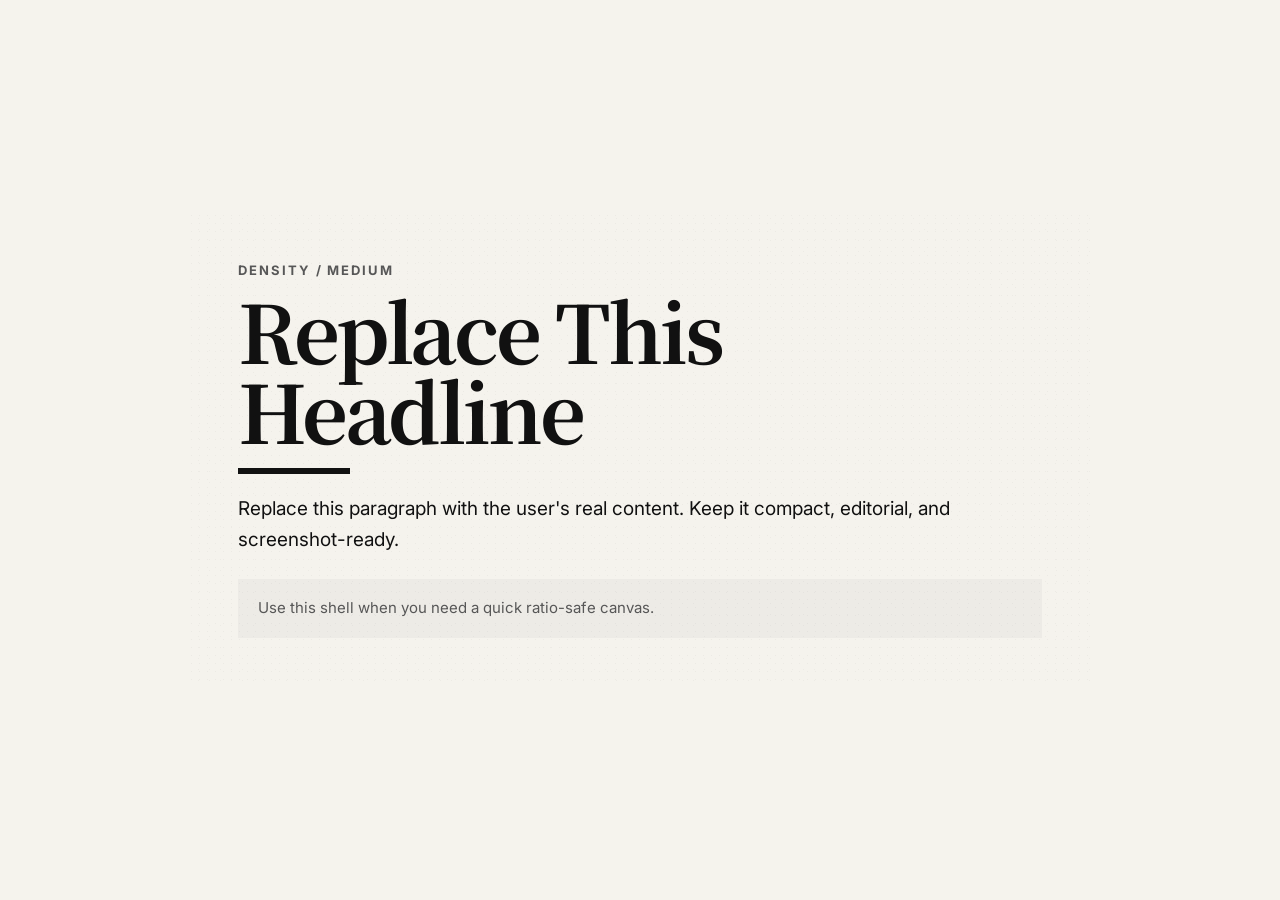
==== skills/editorial-card-screenshot/assets/card-template.html @ 9fcf23f6 "Initial commit" ====
<!doctype html>
<html lang="zh-CN">
  <head>
    <meta charset="UTF-8" />
    <meta name="viewport" content="width=device-width, initial-scale=1.0" />
    <title>Editorial Card Template</title>
    <link
      href="https://fonts.googleapis.com/css2?family=Noto+Serif+SC:wght@700;900&family=Noto+Sans+SC:wght@400;500;700&family=Oswald:wght@500;700&family=Inter:wght@400;600;700&display=swap"
      rel="stylesheet"
    />
    <style>
      :root {
        --paper: #f5f3ed;
        --ink: #111111;
        --muted: #575757;
        --accent: #111111;
        --tint: rgba(0, 0, 0, 0.03);
      }

      * {
        box-sizing: border-box;
      }

      html,
      body {
        margin: 0;
        min-height: 100%;
        background: var(--paper);
      }

      body {
        font-family: "Inter", "Noto Sans SC", sans-serif;
      }

      .frame {
        min-height: 100vh;
        display: grid;
        place-items: center;
        padding: 24px;
      }

      .card {
        position: relative;
        width: min(900px, 100%);
        background: var(--paper);
        padding: 48px;
        overflow: hidden;
      }

      .card::before {
        content: "";
        position: absolute;
        inset: 0;
        pointer-events: none;
        opacity: 0.04;
        background-image:
          radial-gradient(circle at 20% 20%, rgba(0, 0, 0, 0.8) 0.5px, transparent 0.8px),
          radial-gradient(circle at 80% 40%, rgba(0, 0, 0, 0.7) 0.4px, transparent 0.7px);
        background-size: 8px 8px, 11px 11px;
      }

      .meta {
        margin: 0 0 12px;
        font-size: 13px;
        font-weight: 700;
        letter-spacing: 0.15em;
        text-transform: uppercase;
        color: var(--muted);
      }

      .title {
        margin: 0;
        font-family: "Noto Serif SC", serif;
        font-size: clamp(52px, 9vw, 80px);
        line-height: 1;
        letter-spacing: -0.04em;
        color: var(--ink);
      }

      .bar {
        width: 112px;
        height: 6px;
        margin: 18px 0 20px;
        background: var(--accent);
      }

      .body {
        margin: 0;
        font-size: 19px;
        line-height: 1.6;
        color: var(--ink);
      }

      .panel {
        margin-top: 24px;
        padding: 18px 20px;
        background: var(--tint);
      }

      .caption {
        margin: 0;
        font-size: 15px;
        line-height: 1.5;
        color: var(--muted);
      }

      @media (max-width: 640px) {
        .frame {
          padding: 12px;
        }

        .card {
          padding: 28px 22px;
        }

        .body {
          font-size: 18px;
        }
      }
    </style>
  </head>
  <body>
    <main class="frame">
      <article class="card">
        <p class="meta">Density / Medium</p>
        <h1 class="title">Replace This Headline</h1>
        <div class="bar"></div>
        <p class="body">
          Replace this paragraph with the user's real content. Keep it compact,
          editorial, and screenshot-ready.
        </p>
        <section class="panel">
          <p class="caption">Use this shell when you need a quick ratio-safe canvas.</p>
        </section>
      </article>
    </main>
  </body>
</html>
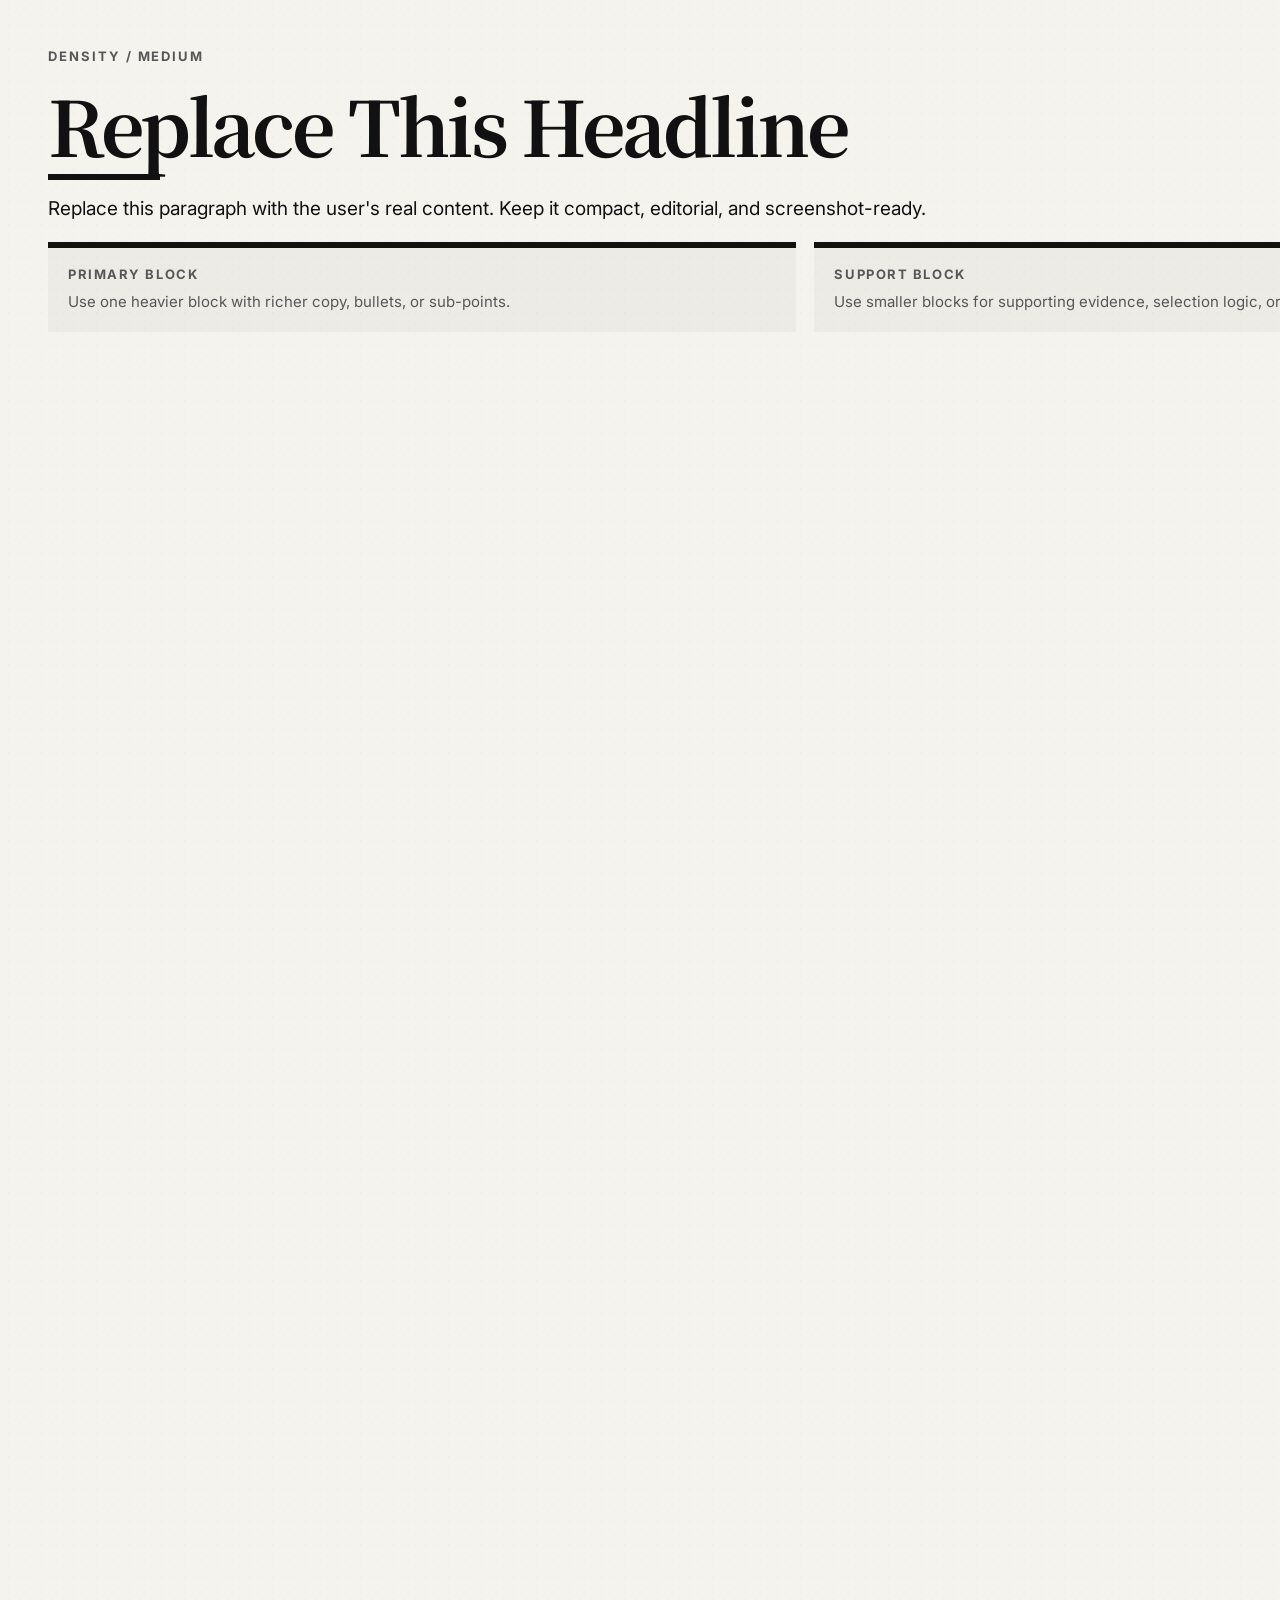
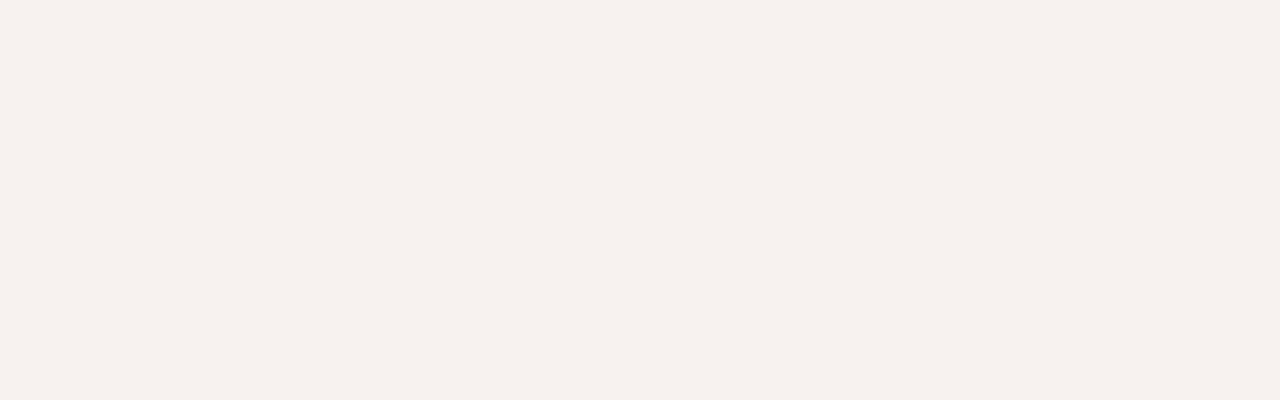
==== commit a6bc9cf7: "Refine editorial card layout rules" ====
--- a/skills/editorial-card-screenshot/assets/card-template.html
+++ b/skills/editorial-card-screenshot/assets/card-template.html
@@ -15,6 +15,9 @@
         --muted: #575757;
         --accent: #111111;
         --tint: rgba(0, 0, 0, 0.03);
+        --canvas-width: 1500px;
+        --canvas-height: 2000px;
+        --card-padding: 48px;
       }
 
       * {
@@ -24,8 +27,9 @@
       html,
       body {
         margin: 0;
-        min-height: 100%;
         background: var(--paper);
+        width: 100%;
+        height: 100%;
       }
 
       body {
@@ -33,18 +37,22 @@
       }
 
       .frame {
-        min-height: 100vh;
+        width: var(--canvas-width);
+        height: var(--canvas-height);
         display: grid;
-        place-items: center;
-        padding: 24px;
+        place-items: stretch;
       }
 
       .card {
         position: relative;
-        width: min(900px, 100%);
+        width: 100%;
+        height: 100%;
         background: var(--paper);
-        padding: 48px;
+        padding: var(--card-padding);
         overflow: hidden;
+        display: grid;
+        grid-template-rows: auto auto 1fr auto;
+        gap: 18px;
       }
 
       .card::before {
@@ -71,8 +79,8 @@
       .title {
         margin: 0;
         font-family: "Noto Serif SC", serif;
-        font-size: clamp(52px, 9vw, 80px);
-        line-height: 1;
+        font-size: 76px;
+        line-height: 0.92;
         letter-spacing: -0.04em;
         color: var(--ink);
       }
@@ -80,21 +88,32 @@
       .bar {
         width: 112px;
         height: 6px;
-        margin: 18px 0 20px;
+        margin: 0;
         background: var(--accent);
       }
 
       .body {
         margin: 0;
         font-size: 19px;
-        line-height: 1.6;
+        line-height: 1.56;
         color: var(--ink);
       }
 
+      .hero {
+        display: grid;
+        gap: 14px;
+      }
+
+      .grid {
+        display: grid;
+        grid-template-columns: 1.08fr 0.92fr;
+        gap: 18px;
+      }
+
       .panel {
-        margin-top: 24px;
         padding: 18px 20px;
         background: var(--tint);
+        border-top: 6px solid var(--accent);
       }
 
       .caption {
@@ -104,33 +123,39 @@
         color: var(--muted);
       }
 
-      @media (max-width: 640px) {
-        .frame {
-          padding: 12px;
-        }
+      .subhead {
+        margin: 0 0 8px;
+        font-size: 13px;
+        line-height: 1.35;
+        letter-spacing: 0.12em;
+        text-transform: uppercase;
+        color: var(--muted);
+        font-weight: 700;
+      }
 
-        .card {
-          padding: 28px 22px;
-        }
-
-        .body {
-          font-size: 18px;
-        }
-      }
     </style>
   </head>
   <body>
     <main class="frame">
       <article class="card">
-        <p class="meta">Density / Medium</p>
-        <h1 class="title">Replace This Headline</h1>
-        <div class="bar"></div>
-        <p class="body">
-          Replace this paragraph with the user's real content. Keep it compact,
-          editorial, and screenshot-ready.
-        </p>
-        <section class="panel">
-          <p class="caption">Use this shell when you need a quick ratio-safe canvas.</p>
+        <section class="hero">
+          <p class="meta">Density / Medium</p>
+          <h1 class="title">Replace This Headline</h1>
+          <div class="bar"></div>
+          <p class="body">
+            Replace this paragraph with the user's real content. Keep it compact,
+            editorial, and screenshot-ready.
+          </p>
+        </section>
+        <section class="grid">
+          <section class="panel">
+            <p class="subhead">Primary Block</p>
+            <p class="caption">Use one heavier block with richer copy, bullets, or sub-points.</p>
+          </section>
+          <section class="panel">
+            <p class="subhead">Support Block</p>
+            <p class="caption">Use smaller blocks for supporting evidence, selection logic, or side notes.</p>
+          </section>
         </section>
       </article>
     </main>
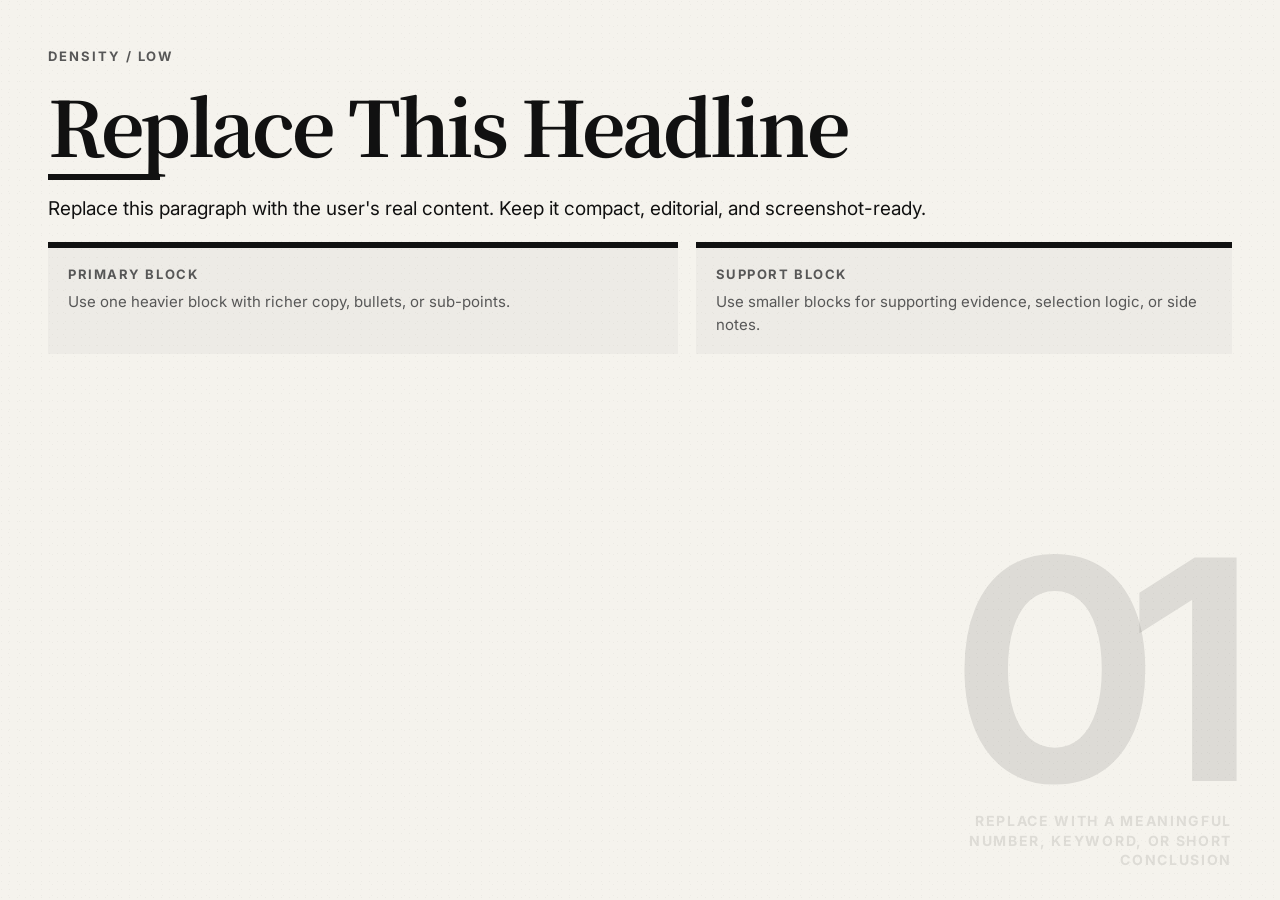
==== commit 5ad8e5b6: "Improve ratio-aware editorial card layouts" ====
--- a/skills/editorial-card-screenshot/assets/card-template.html
+++ b/skills/editorial-card-screenshot/assets/card-template.html
@@ -15,8 +15,6 @@
         --muted: #575757;
         --accent: #111111;
         --tint: rgba(0, 0, 0, 0.03);
-        --canvas-width: 1500px;
-        --canvas-height: 2000px;
         --card-padding: 48px;
       }
 
@@ -30,6 +28,7 @@
         background: var(--paper);
         width: 100%;
         height: 100%;
+        overflow: hidden;
       }
 
       body {
@@ -37,8 +36,8 @@
       }
 
       .frame {
-        width: var(--canvas-width);
-        height: var(--canvas-height);
+        width: 100%;
+        height: 100%;
         display: grid;
         place-items: stretch;
       }
@@ -67,6 +66,41 @@
         background-size: 8px 8px, 11px 11px;
       }
 
+      .visual-anchor {
+        position: absolute;
+        right: var(--card-padding);
+        bottom: calc(var(--card-padding) - 18px);
+        z-index: 0;
+        display: grid;
+        justify-items: end;
+        color: rgba(17, 17, 17, 0.1);
+        pointer-events: none;
+      }
+
+      .visual-anchor strong {
+        font-family: "Oswald", "Inter", sans-serif;
+        font-size: clamp(180px, 24vw, 420px);
+        line-height: 0.8;
+        letter-spacing: -0.07em;
+      }
+
+      .visual-anchor span {
+        max-width: 280px;
+        margin-top: 18px;
+        font-size: 14px;
+        line-height: 1.4;
+        font-weight: 700;
+        letter-spacing: 0.12em;
+        text-align: right;
+        text-transform: uppercase;
+      }
+
+      .hero,
+      .grid {
+        position: relative;
+        z-index: 1;
+      }
+
       .meta {
         margin: 0 0 12px;
         font-size: 13px;
@@ -108,6 +142,7 @@
         display: grid;
         grid-template-columns: 1.08fr 0.92fr;
         gap: 18px;
+        align-content: stretch;
       }
 
       .panel {
@@ -133,13 +168,72 @@
         font-weight: 700;
       }
 
+      @media (max-aspect-ratio: 4 / 5) {
+        .grid {
+          grid-template-columns: 1fr;
+        }
+      }
+
+      @media (min-aspect-ratio: 2 / 1) {
+        .card {
+          grid-template-columns: minmax(0, 1.15fr) minmax(0, 0.85fr);
+          grid-template-rows: 1fr;
+          align-items: stretch;
+          gap: 28px;
+        }
+
+        .hero {
+          align-content: center;
+        }
+
+        .grid {
+          align-content: center;
+        }
+
+        .visual-anchor {
+          display: none;
+        }
+      }
+
+      @media (max-width: 640px) {
+        html,
+        body {
+          width: auto;
+          height: auto;
+          overflow: auto;
+        }
+
+        .frame {
+          width: auto;
+          height: auto;
+        }
+
+        .card {
+          height: auto;
+          min-height: 100vh;
+          padding: 28px 22px;
+        }
+
+        .title {
+          font-size: 52px;
+        }
+
+        .body {
+          font-size: 18px;
+        }
+      }
+
     </style>
   </head>
   <body>
     <main class="frame">
       <article class="card">
+        <aside class="visual-anchor" aria-hidden="true">
+          <strong>01</strong>
+          <span>Replace with a meaningful number, keyword, or short conclusion</span>
+        </aside>
         <section class="hero">
-          <p class="meta">Density / Medium</p>
+          <p class="meta">Density / Low</p>
           <h1 class="title">Replace This Headline</h1>
           <div class="bar"></div>
           <p class="body">
